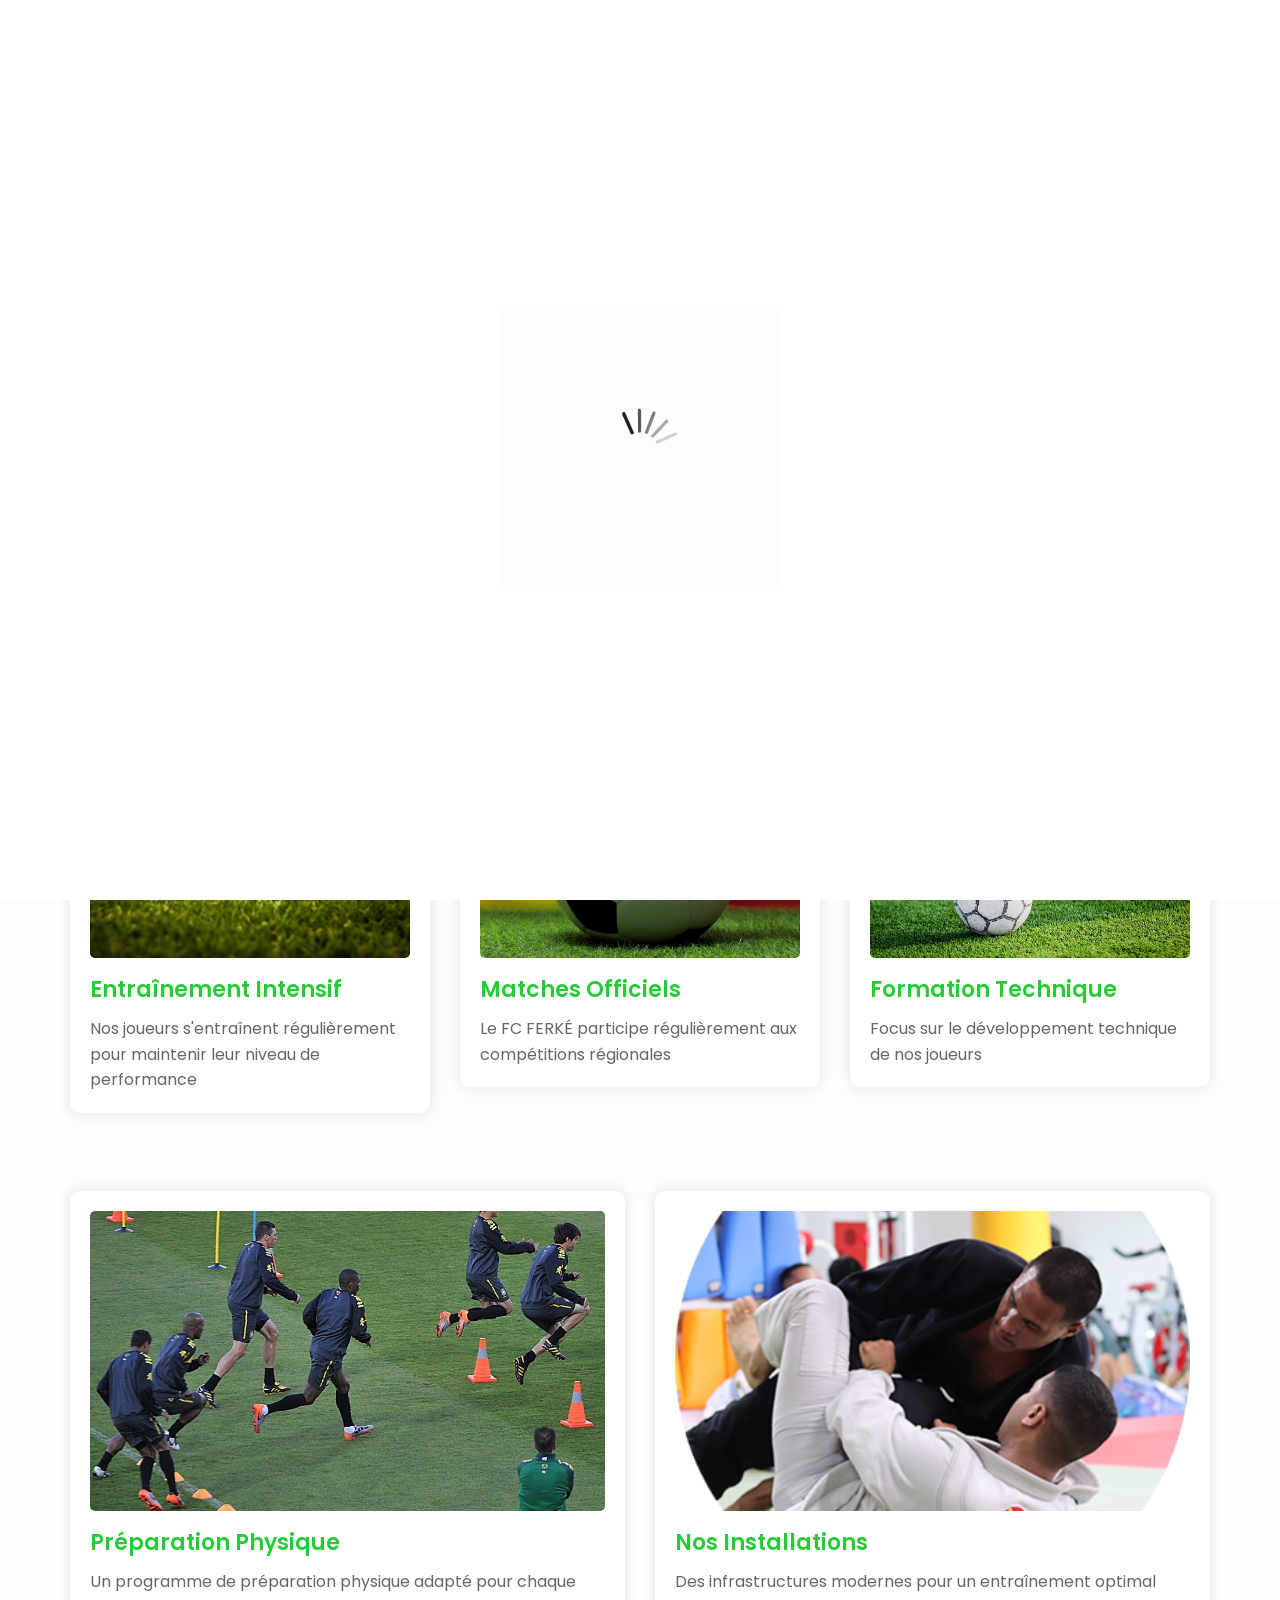
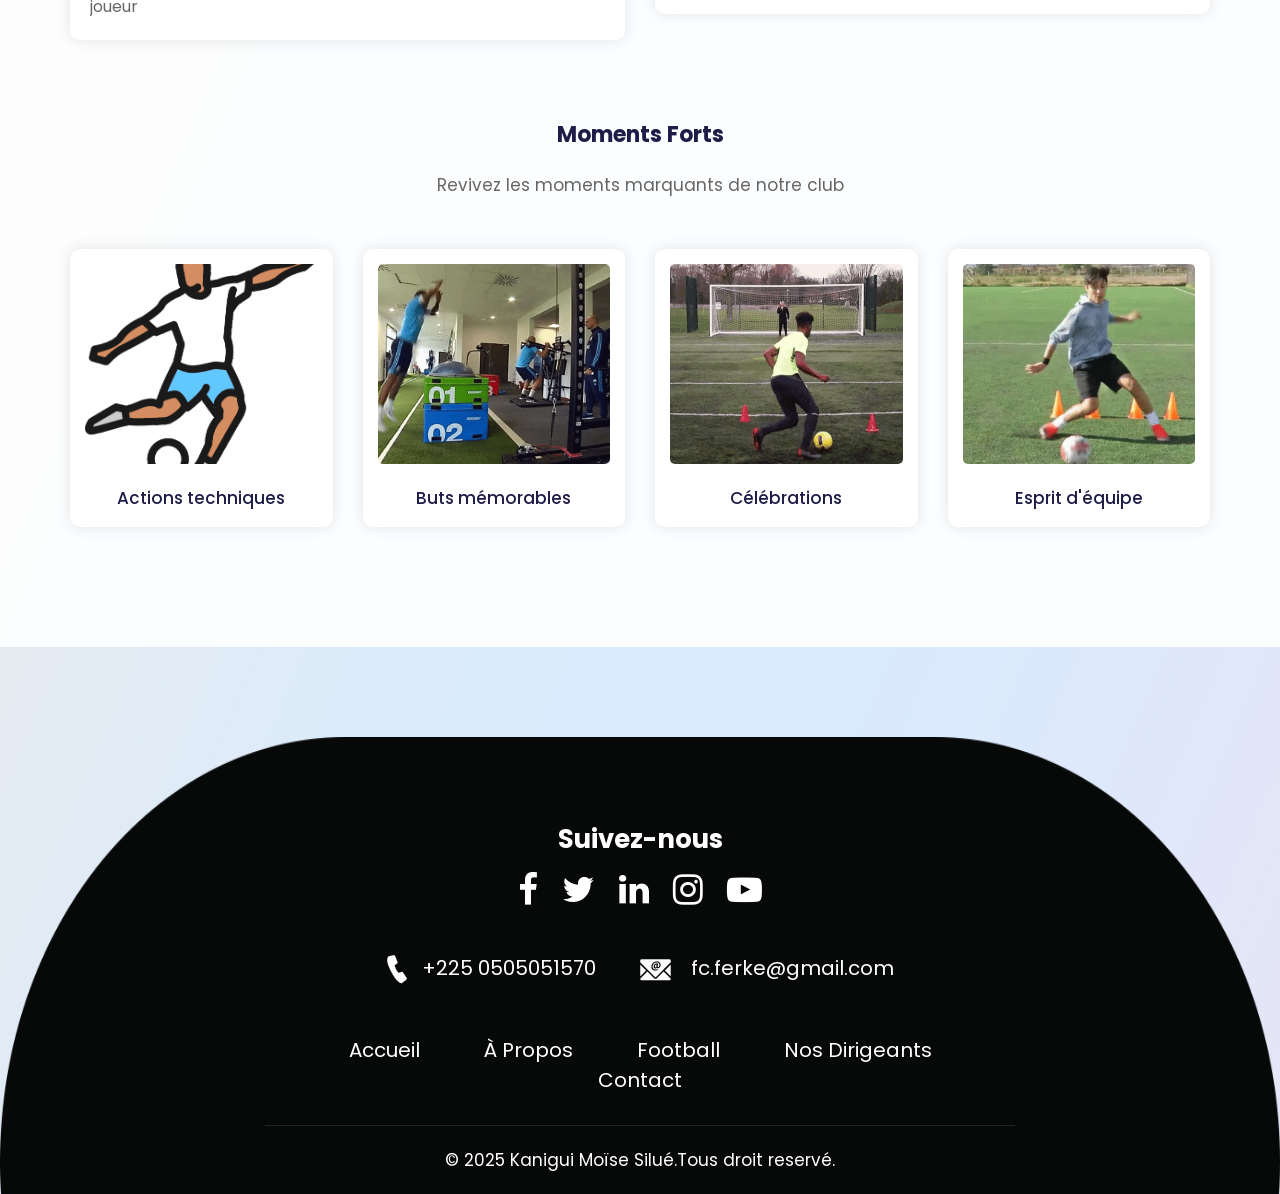
==== sports.html @ b3e252d2 "new com" ====
<!DOCTYPE html>
<html lang="en">
<head>
      <!-- basic -->
      <meta charset="utf-8">
      <meta http-equiv="X-UA-Compatible" content="IE=edge">
      <!-- mobile metas -->
      <meta name="viewport" content="width=device-width, initial-scale=1">
      <meta name="viewport" content="initial-scale=1, maximum-scale=1">
      <!-- site metas -->
      <title>FC.FERKÉ</title>
      <meta name="keywords" content="">
      <meta name="description" content="">
      <meta name="author" content="">
      <!-- bootstrap css -->
      <link rel="stylesheet" href="css/bootstrap.min.css">
      <!-- style css -->
      <link rel="stylesheet" href="css/style.css">
      <!-- responsive-->
      <link rel="stylesheet" href="css/responsive.css">
      <!-- gallery css -->
      <link rel="stylesheet" href="css/gallery.css">
      <!-- awesome fontfamily -->
      <link rel="stylesheet" href="https://cdnjs.cloudflare.com/ajax/libs/font-awesome/4.7.0/css/font-awesome.min.css">
      <!--[if lt IE 9]>
      <script src="https://oss.maxcdn.com/html5shiv/3.7.3/html5shiv.min.js"></script>
      <script src="https://oss.maxcdn.com/respond/1.4.2/respond.min.js"></script><![endif]-->
   </head>
<body>
    <!-- loader  -->
      <div class="loader_bg">
         <div class="loader"><img src="images/loading.gif" alt="" /></div>
      </div>
      <!-- end loader -->
      <div id="mySidepanel" class="sidepanel">
         <a href="javascript:void(0)" class="closebtn" onclick="closeNav()">×</a>
         <a href="index.html">Accueil</a>
         <a href="about.html">À Propos</a>
         <a href="games.html">Football</a>
         <a href="tranner.html">Coatch</a>
         <a class="active" href="sports.html">Sport</a>
         <a href="contact.html">Contact</a>
      </div>
      <!-- header -->
      <header>
         <!-- header inner -->
         <div class="head-top">
            <div class="container-fluid">
               <div class="row d_flex">
                  <div class="col-sm-3">
                     <div class="logo">
                        <a href="index.html"><img src="images/logo.png" /></a>
                     </div>
                  </div>
                  <div class="col-sm-9">
                     <ul class="email text_align_right">
                        <li> <button class="openbtn" onclick="openNav()"><img src="images/menu_btn.png"></button></li>
                     </ul>
                  </div>
               </div>
            </div>
         </div>
      </header>
      <!-- end header -->
       <!-- start slider section -->
      <div  class=" banner_main">
         <div class="container-fluid">
            <div class="row">
               <div class="col-md-12">
                  <div class="club">
                     <figure><img class="sm_n0" src="images/bbnner.png"> <img class="tes_n0" src="images/banner1.jpg"> </figure>
                     <div class="poa_t">
                        <h1>FC FERKÉ</h1>
                        <p>L'effort fait des forts.</p>
                     </div>
                  </div>
               </div>
            </div>
         </div>
      </div>
      <!-- end slider section -->

      <!-- start gallery section -->
      <div class="gallery_section">
         <div class="container">
            <div class="row">
               <div class="col-md-12">
                  <div class="title text_align_center">
                     <h2>Notre Galerie</h2>
                     <p>Découvrez le FC FERKÉ à travers nos images et moments forts</p>
                  </div>
               </div>
            </div>
            <div class="row">
               <div class="col-md-4">
                  <div class="sport_product">
                     <figure><img src="images/foot1.jpg" alt="Entraînement"/>
                        <h3>Entraînement Intensif</h3>
                        <p>Nos joueurs s'entraînent régulièrement pour maintenir leur niveau de performance</p>
                     </figure>
                  </div>
               </div>
               <div class="col-md-4">
                  <div class="sport_product">
                     <figure><img src="images/foot2.jpg" alt="Match"/>
                        <h3>Matches Officiels</h3>
                        <p>Le FC FERKÉ participe régulièrement aux compétitions régionales</p>
                     </figure>
                  </div>
               </div>
               <div class="col-md-4">
                  <div class="sport_product">
                     <figure><img src="images/technique.jpg" alt="Technique"/>
                        <h3>Formation Technique</h3>
                        <p>Focus sur le développement technique de nos joueurs</p>
                     </figure>
                  </div>
               </div>
            </div>

            <div class="row mt-5">
               <div class="col-md-6">
                  <div class="sport_product">
                     <figure><img src="images/phys1.jpeg" alt="Préparation physique"/>
                        <h3>Préparation Physique</h3>
                        <p>Un programme de préparation physique adapté pour chaque joueur</p>
                     </figure>
                  </div>
               </div>
               <div class="col-md-6">
                  <div class="sport_product">
                     <figure><img src="images/sport1.png" alt="Infrastructure"/>
                        <h3>Nos Installations</h3>
                        <p>Des infrastructures modernes pour un entraînement optimal</p>
                     </figure>
                  </div>
               </div>
            </div>

            <!-- Animation Section -->
            <div class="row mt-5">
               <div class="col-md-12">
                  <div class="title text_align_center">
                     <h2>Moments Forts</h2>
                     <p>Revivez les moments marquants de notre club</p>
                  </div>
               </div>
            </div>
            <div class="row">
               <div class="col-md-3">
                  <div class="gif_box">
                     <img src="images/gif1.gif" alt="Action 1" class="img-fluid"/>
                     <p>Actions techniques</p>
                  </div>
               </div>
               <div class="col-md-3">
                  <div class="gif_box">
                     <img src="images/gif2.gif" alt="Action 2" class="img-fluid"/>
                     <p>Buts mémorables</p>
                  </div>
               </div>
               <div class="col-md-3">
                  <div class="gif_box">
                     <img src="images/gif3.gif" alt="Action 3" class="img-fluid"/>
                     <p>Célébrations</p>
                  </div>
               </div>
               <div class="col-md-3">
                  <div class="gif_box">
                     <img src="images/gif4.gif" alt="Action 4" class="img-fluid"/>
                     <p>Esprit d'équipe</p>
                  </div>
               </div>
            </div>
         </div>
      </div>
      <!-- end gallery section -->

      <!-- footer -->
      <footer>
         <div class="footer">
            <div class="container">
               <div class="row">
                  <div class="col-md-8 offset-md-2">
                     <h3>Suivez-nous</h3>
                     <ul class="social_icon text_align_center">
                        <li> <a href="Javascript:void(0)"><i class="fa fa-facebook-f"></i></a></li>
                        <li> <a href="Javascript:void(0)"><i class="fa fa-twitter"></i></a></li>
                        <li> <a href="Javascript:void(0)"><i class="fa fa-linkedin" aria-hidden="true"></i></a></li>
                        <li> <a href="Javascript:void(0)"><i class="fa fa-instagram" aria-hidden="true"></i></a></li>
                        <li> <a href="Javascript:void(0)"><i class="fa fa-youtube-play" aria-hidden="true"></i></a></li>
                     </ul>
                     <div class="conta text_align_center">
                        <ul>
                           <li> <a href="Javascript:void(0)"><img src="images/call.png" alt="#"/>+225 0505051570
                              </a>
                           </li>
                           <li> <a href="Javascript:void(0)"><img src="images/mall.png" alt="#"/> fc.ferke@gmail.com
                              </a>
                           </li>
                        </ul>
                     </div>
                  </div>
                  <div class="col-md-8 offset-md-2">
                     <div class="menu_bottom text_align_center">
                        <ul>
                           <li><a href="index.html">Accueil</a></li>
                           <li><a href="about.html">À Propos</a></li>
                           <li><a href="games.html">Football</a></li>
                           <li><a href="tranner.html">Nos Dirigeants</a></li>
                           <li><a href="contact.html">Contact</a></li>
                        </ul>
                     </div>
                  </div>
               </div>
            </div>
            <div class="copyright text_align_center">
               <div class="container">
                  <div class="row">
                     <div class="col-md-8 offset-md-2">
                        <p>© 2025 <a href="https://kanigui.vercel.app">Kanigui Moïse Silué.</a>Tous droit reservé. </p>
                     </div>
                  </div>
               </div>
            </div>
         </div>
      </footer>
      <!-- end footer -->
      <!-- Javascript files-->
      <script src="js/jquery.min.js"></script>
      <script src="js/bootstrap.bundle.min.js"></script>
      <script src="js/jquery-3.0.0.min.js"></script>
      <script src="js/custom.js"></script>
</body>
</html>
---- css/style.css ----
/*--------------------------------------------------------------------- 
File Name: style.css 
---------------------------------------------------------------------*/


/*--------------------------------------------------------------------- 
import Fonts 
---------------------------------------------------------------------*/

@import url('https://fonts.googleapis.com/css?family=Rajdhani:300,400,500,600,700');
@import url('https://fonts.googleapis.com/css?family=Poppins:100,100i,200,200i,300,300i,400,400i,500,500i,600,600i,700,700i,800,800i,900,900i');
@import url('https://fonts.googleapis.com/css?family=Raleway:100,100i,200,200i,300,300i,400,400i,500,500i,600,600i,700,700i,800,800i,900,900i');
@import url('https://fonts.googleapis.com/css?family=Open+Sans:400,600,600i,700,700i,800,800i&display=swap');

/*--------------------------------------------------------------------- import Files ---------------------------------------------------------------------*/

@import url(font-awesome.min.css);
@import url(owl.carousel.min.css);

/*--------------------------------------------------------------------- 
basic 
---------------------------------------------------------------------*/

body {
     color: #666666;
     font-size: 14px;
     font-family: 'Poppins', sans-serif;
     line-height: 1.80857;
     font-weight: normal;
     background: url(../images/bg-body.jpg);
     background-position: center;
     background-repeat: no-repeat;
}

a {
     color: #1f1f1f;
     text-decoration: none !important;
     outline: none !important;
     -webkit-transition: all .3s ease-in-out;
     -moz-transition: all .3s ease-in-out;
     -ms-transition: all .3s ease-in-out;
     -o-transition: all .3s ease-in-out;
     transition: all .3s ease-in-out;
}

h1,
h2,
h3,
h4,
h5,
h6 {
     letter-spacing: 0;
     font-weight: normal;
     position: relative;
     padding: 0;
     font-weight: normal;
     line-height: normal;
     color: #111111;
     margin: 0
}

h1 {
     font-size: 24px
}

h2 {
     font-size: 22px
}

h3 {
     font-size: 18px
}

h4 {
     font-size: 16px
}

h5 {
     font-size: 14px
}

h6 {
     font-size: 13px
}

*,
*::after,
*::before {
     -webkit-box-sizing: border-box;
     -moz-box-sizing: border-box;
     box-sizing: border-box;
}

h1 a,
h2 a,
h3 a,
h4 a,
h5 a,
h6 a {
     color: #212121;
     text-decoration: none!important;
     opacity: 1
}

button:focus {
     outline: none;
}

ul,
li,
ol {
     margin: 0px;
     padding: 0px;
     list-style: none;
}

p {
     margin: 0px;
     padding: 0;
     font-weight: 400;
     font-size: 17px;
     line-height: 28px;
}

a {
     color: #222222;
     text-decoration: none;
     outline: none !important;
}

a,
.btn {
     text-decoration: none !important;
     outline: none !important;
     -webkit-transition: all .3s ease-in-out;
     -moz-transition: all .3s ease-in-out;
     -ms-transition: all .3s ease-in-out;
     -o-transition: all .3s ease-in-out;
     transition: all .3s ease-in-out;
}

img {
     max-width: 100%;
     height: auto;
}

 :focus {
     outline: 0;
}

.btn-custom {
     margin-top: 20px;
     background-color: transparent !important;
     border: 2px solid #ddd;
     padding: 12px 40px;
     font-size: 16px;
}

.lead {
     font-size: 18px;
     line-height: 30px;
     color: #767676;
     margin: 0;
     padding: 0;
}

.form-control:focus {
     border-color: #ffffff !important;
     box-shadow: 0 0 0 .2rem rgba(255, 255, 255, .25);
}

.navbar-form input {
     border: none !important;
}

.badge {
     font-weight: 500;
}

blockquote {
     margin: 20px 0 20px;
     padding: 30px;
}

button {
     border: 0;
     margin: 0;
     padding: 0;
     cursor: pointer;
}

.full {
     width: 100%;
     float: left;
     margin: 0;
     padding: 0;
}

.text_align_center {
     text-align: center;
}

.text_align_left {
     text-align: left;
}

.text_align_right {
     text-align: right;
}

.d_flex {
     display: flex;
     align-items: center;
     flex-wrap: wrap;
}

.container {
     max-width: 1170px;
}


/*---------------------------- 
loader  
----------------------------*/

.loader_bg {
     position: fixed;
     z-index: 9999999;
     background: #fff;
     width: 100%;
     height: 100%;
}

.loader {
     height: 100%;
     width: 100%;
     position: absolute;
     left: 0;
     top: 0;
     display: flex;
     justify-content: center;
     align-items: center;
}

.loader img {
     width: 280px;
}


/*--------------------------------------------------------------------- 
header 
---------------------------------------------------------------------*/

header {
     background: transparent;
     width: 100%;
     padding: 40px 0px;
     position: absolute;
     z-index: 9;
}


/*--------------------------------------------------------------------- 
menu section
---------------------------------------------------------------------*/

ul.email {
     float: right;
     padding-top: 1px;
}

ul.email li {
     display: inline-block;
     padding-right: 20px;
}

ul.email li:last-child {
     padding-right: 0;
}

ul.email li a {
     color: #343650;
     font-size: 20px;
}

.sidepanel {
     width: 0;
     position: fixed;
     z-index: 9999999;
     height: 100%;
     top: 0;
     left: 0;
     background-color: #1f1d47;
     overflow-x: hidden;
     transition: 0.5s;
     padding-top: 60px;
}

.sidepanel a {
     padding: 8px 8px 8px 32px;
     text-decoration: none;
     font-size: 20px;
     color: #fff;
     display: block;
     transition: 0.3s;
}

.sidepanel a:hover {
     color: #26cc35;
}

.sidepanel a.active {
     color: #26cc35;
}

.sidepanel .closebtn {
     position: absolute;
     top: 0;
     right: 25px;
     font-size: 36px;
}

.openbtn {
     cursor: pointer;
     background-color: transparent;
     color: white;
     border: none;
}


/** banner_main **/

.banner_main {
     margin: 0 170px;
}

.tes_n0 {
     display: none;
}

.poa_t {
     position: absolute;
     top: 97px;
     left: 0;
     right: 0;
}

.club {
     text-align: center;
}

.club figure {
     margin: 0;
}

.club figure img {
     height: 417px;
}

.club h1 {
     color: #fff;
     font-size: 50px;
     line-height: 50px;
     text-transform: uppercase;
     font-weight: bold;
     padding-bottom: 10px;
}

.club p {
     color: #fff;
     line-height: 25px;
     font-weight: 400;
     font-size: 17px;
}

.footbol {
     margin-top: -180px;
}

#myCarousel .carousel-indicators {
     display: none;
}

#myCarousel a.carousel-control-next,
#myCarousel a.carousel-control-prev {
     background: #26cc35;
     width: 80px;
     height: 80px;
     top: 49%;
     opacity: 1;
     font-size: 35px;
     color: #fff;
     border-radius: 50px;
}

#myCarousel a.carousel-control-next {
     right: 5%;
}

#myCarousel a.carousel-control-prev {
     left: 5%;
}

#myCarousel a.carousel-control-next:focus,
#myCarousel a.carousel-control-next:hover,
#myCarousel a.carousel-control-prev:focus,
#myCarousel a.carousel-control-prev:hover {
     background: #1f1d47;
     color: #fff;
     opacity: 1;
}

.relative {
     position: inherit;
     bottom: 0;
     padding: 0;
}

.bluid {
     text-align: center;
}

.foot_img {
     background: #26cc35;
     max-width: 350px;
     margin: 0 auto;
     padding: 65px 0 58px 0;
     border-radius: 60%;
     margin-bottom: 80px;
}

.titlepage {
     padding-bottom: 60px;
}

.titlepage h2 {
     font-size: 50px;
     font-weight: bold;
     line-height: 55px;
     color: #000000;
}

.read_more {
     display: inline-block;
     background: #26cc35;
     color: #fff;
     max-width: 201px;
     height: 67px;
     line-height: 67px;
     width: 100%;
     font-size: 17px;
     text-align: center;
     font-weight: bold;
     border-radius: 50px;
     transition: ease-in all 0.5s;
}

.read_more:hover {
     background: #1f1d46;
     color: #fff;
     transition: ease-in all 0.5s;
}

.img_responsive {
     max-width: 100%;
}


/** sports **/

.sports {
     padding-top: 90px;
}

.sports .titlepage p {
     color: #000000;
     font-size: 17px;
     line-height: 30px;
     padding-top: 10px;
     margin-bottom: 40px;
}

.sports_main figure {
     margin: 0;
}

.dorder {
     border: #1f1d45 solid 40px;
}

.sports_main figure img {
     filter: drop-shadow(0px 0px 4px #1e1e1e3d);
     border-radius: 50%;
}

.sports_text h3 {
     padding-top: 30px;
     color: #26cc35;
     font-size: 30px;
     line-height: 30px;
     padding-bottom: 20px;
     font-weight: bold;
     text-transform: uppercase;
}

.sports_text p {
     color: #111111;
     font-size: 17px;
     line-height: 30px;
     padding-bottom: 25px;
}

.dark3 {
     color: #171717 !important;
}

.sports_text .read_more {
     max-width: 143px;
     line-height: 48px;
     height: 48px;
}


/* end sports */


/** about **/

.about {
     padding-top: 90px;
}

.about .titlepage p {
     color: #000000;
     font-size: 17px;
     line-height: 30px;
     padding-top: 10px;
}

.about_img figure {
     margin: 0;
}

.abo_btn {
     position: absolute;
     background-position: center;
     text-align: center;
     display: flex;
     align-items: center;
     justify-content: center;
     left: 0;
     right: 0;
     top: 0;
     bottom: 0;
}


/** end about **/


/** trannir **/

.trannir {
     padding-top: 90px;
}

.trannir .titlepage {
     padding-bottom: 60px;
}

.trannir .titlepage p {
     color: #000000;
     font-size: 17px;
     line-height: 30px;
     padding-top: 10px;
}

.posi_in {
     position: inherit;
     padding: 0;
}

.trannir_text i img {
     border-radius: 50%;
}

.trannir_text h3 {
     margin-top: 40px;
     color: #111111;
     font-size: 31px;
     padding: 0;
     font-weight: bold;
     line-height: 20px;
}

.trannir_text span {
     color: #26cc35;
     font-size: 23px;
     font-weight: bold;
     display: block;
}

.trannir_text ul.social_icon li a {
     color: #000000;
}

#testimo .carousel-indicators {
     display: none;
}

#testimo a.carousel-control-next,
#testimo a.carousel-control-prev {
     background: #26cc35;
     width: 80px;
     height: 80px;
     top: 49%;
     opacity: 1;
     font-size: 40px;
     border-radius: 40px;
     color: #fff;
}

#testimo a.carousel-control-next:focus,
#testimo a.carousel-control-next:hover,
#testimo a.carousel-control-prev:focus,
#testimo a.carousel-control-prev:hover {
     background: #1f1d47;
     color: #fff;
     opacity: 1;
}


/** end trannir **/


/* our_club */

.our_club {
     padding-top: 90px;
}

.our_club .titlepage p {
     color: #000000;
     font-size: 17px;
     line-height: 30px;
     padding-top: 10px;
}

.club_btn {
     display: flex;
     justify-content: center;
     flex-wrap: wrap;
}

.club_btn .read_more {
     max-width: 340px;
     height: 84px;
     line-height: 84px;
     text-transform: uppercase;
     margin: 0 11px;
}


/* end our_club */


/** footer **/

.footer {
     background: url(../images/footer_bg.png);
     background-repeat: no-repeat;
     background-position: center;
     background-size: 100% 100%;
     padding-top: 90px;
     margin-top: 90px;
}

.footer h3 {
     color: #ffffff;
     font-size: 26px;
     font-weight: bold;
     line-height: 25px;
     text-align: center;
}

ul.social_icon {
     padding-top: 20px;
}

ul.social_icon li {
     display: inline-block;
     padding-right: 20px;
}

ul.social_icon li:last-child {
     padding-right: 0;
}

ul.social_icon li a {
     color: #fff;
     display: inline-block;
     text-align: center;
     line-height: 35px;
     font-size: 35px;
     font-weight: bold;
}

ul.social_icon li a:hover {
     color: #26cc35;
     transform: rotate(360deg);
     transition: ease-in all 0.7s;
}

.conta {
     margin-top: 40px;
}

.conta ul li {
     display: inline-block;
     padding-right: 40px;
}

.conta ul li:last-child {
     padding-right: 0;
}

.conta ul li a {
     color: #fff;
     font-size: 20px;
}

.conta ul li a img {
     padding-right: 15px;
}

.menu_bottom {
     padding-top: 50px;
}

.menu_bottom li {
     display: inline-block;
     padding: 0 30px;
     color: #ffffff;
}

.menu_bottom ul li a {
     color: #fff;
     font-size: 20px;
     line-height: 29px;
}

.menu_bottom li a:hover {
     color: #26cc35;
}

.copyright {
     margin-top: 30px;
}

.copyright p {
     color: #fff;
     padding: 20px 0px;
     border-top: #222323 solid 1px;
}

.copyright a {
     color: #fff;
}

.copyright a:hover {
     color: #26cc35;
}


/** end footer **/


/*- - ener page css--*/

.inner_page header {
     box-shadow: 0 -3px 12px 0px #26cc35;
     position: inherit;
     background: #fff;
}

.inner_page .testimonial {
     margin-top: 90px;
}


/** contact section **/

.contact {
     padding-top: 90px;
}

.main_form .contactus {
     border: #fff solid 1px;
     padding: 0 15px;
     margin-bottom: 25px;
     width: 100%;
     height: 63px;
     background: #fff;
     color: #828181;
     font-size: 16px;
     font-weight: normal;
     box-shadow: 0px 0px 18px rgba(22, 22, 23, 0.11);
}

.main_form .textarea {
     border: #fff solid 1px;
     margin-bottom: 25px;
     width: 100%;
     background: #fff;
     color: #828181;
     font-size: 18px;
     font-weight: normal;
     padding: 36px 15px 0 15px;
     border-radius: 0;
     box-shadow: 0px 0px 18px rgba(22, 22, 23, 0.11);
     height: 109px;
}

.main_form .send_btn {
     font-size: 20px;
     transition: ease-in all 0.5s;
     background-color: #26cc35;
     text-transform: uppercase;
     color: #fff;
     padding: 12px 0px;
     max-width: 243px;
     width: 100%;
     display: block;
     margin-top: 10px !important;
     font-weight: 500;
     margin: 0 auto;
}

.main_form .send_btn:hover {
     background-color: #1f1d47;
     transition: ease-in all 0.5s;
     color: #000000;
}

#request *::placeholder {
     color: #828181;
     opacity: 1;
}


/** end contact section **/
---- css/responsive.css ----
/*--------------------------------------------------------------------- 
File Name: responsive.css 
---------------------------------------------------------------------*/

@media (min-width: 1200px) and (max-width: 1320px) {}

@media (min-width: 992px) and (max-width: 1199px) {
    .banner_main {
        margin: 0 151px;
    }
    .club_btn .read_more {
        max-width: 296px;
    }
    .poa_t {
        padding: 0 30px;
    }
    .menu_bottom li {
        padding: 0 26px;
    }
}

@media (min-width: 768px) and (max-width: 991px) {
    .banner_main {
        margin: 0 151px;
    }
    .poa_t {
        padding: 0 30px;
    }
    .footbol {
        margin-top: -126px;
    }
    .club figure img {
        height: 354px;
    }
    .club_btn .read_more {
        max-width: 220px;
    }
    .conta ul li {
        padding-right: 25px;
    }
    .conta ul li a img {
        padding-right: 5px;
    }
    .menu_bottom li {
        padding: 0 11px;
    }
}

@media (min-width: 576px) and (max-width: 767px) {
    header {
        position: inherit;
        background: #fff;
    }
    .banner_main {
        margin: 0;
    }
    .sm_n0 {
        display: none;
    }
    .tes_n0 {
        display: inherit;
    }
    .poa_t {
        padding: 0 30px;
    }
    .sports_main {
        margin-bottom: 30px;
    }
    .club_btn .read_more {
        max-width: 174px;
        height: 64px;
        line-height: 64px;
        margin: 0 4px;
    }
    .menu_bottom li {
        padding: 0 16px;
    }
}

@media (max-width: 575px) {
    header {
        position: inherit;
        background: #fff;
    }
    .d_none {
        display: none !important;
    }
    .email {
        padding-top: 0 !important;
        margin-top: -44px;
    }
    .logo {
        display: block;
        width: 144px;
        float: left;
    }
    .banner_main {
        margin: 0;
    }
    .sm_n0 {
        display: none;
    }
    .tes_n0 {
        display: inherit;
    }
    .poa_t {
        padding: 0 30px;
        top: 58px;
    }
    .club h1 {
        font-size: 37px;
    }
    .sports_main {
        margin-bottom: 30px;
    }
    .club figure img {
        height: 276px;
    }
    .footbol {
        margin-top: -33px;
    }
    .dorder {
        border: #1f1d45 solid 10px;
    }
    .foot_img {
        max-width: 260px;
        padding: 23px 0 9px 0;
    }
    .abo_btn a img {
        width: 100px;
    }
    .titlepage h2 {
        font-size: 30px;
        line-height: 35px;
    }
    .club_btn .read_more {
        margin-top: 5px;
    }
    .footer {
        background: #070808;
    }
    .conta {
        text-align: left;
    }
    .menu_bottom li {
        padding: 0px 3px;
    }
    .menu_bottom ul li a {
        font-size: 14px;
    }
}
---- css/gallery.css ----
.gallery_section {
    padding: 90px 0;
    background: rgba(255, 255, 255, 0.9);
}

.gallery_section .title {
    margin-bottom: 50px;
}

.gallery_section .title h2 {
    color: #1f1d47;
    font-weight: 700;
    margin-bottom: 20px;
}

.sport_product {
    background: #ffffff;
    padding: 20px;
    border-radius: 10px;
    box-shadow: 0 0 15px rgba(0,0,0,0.1);
    margin-bottom: 30px;
    transition: all 0.3s ease;
}

.sport_product:hover {
    transform: translateY(-5px);
    box-shadow: 0 5px 20px rgba(0,0,0,0.15);
}

.sport_product figure {
    margin: 0;
    position: relative;
    overflow: hidden;
}

.sport_product figure img {
    width: 100%;
    height: 300px;
    object-fit: cover;
    border-radius: 5px;
}

.sport_product h3 {
    color: #26cc35;
    font-size: 22px;
    margin: 15px 0 10px;
    font-weight: 600;
}

.sport_product p {
    color: #666;
    font-size: 16px;
    line-height: 1.6;
}

.gif_box {
    background: #ffffff;
    padding: 15px;
    border-radius: 10px;
    text-align: center;
    margin-bottom: 30px;
    box-shadow: 0 0 15px rgba(0,0,0,0.1);
}

.gif_box img {
    width: 100%;
    height: 200px;
    object-fit: cover;
    border-radius: 5px;
    margin-bottom: 10px;
}

.gif_box p {
    color: #1f1d47;
    font-weight: 500;
    margin: 10px 0 0;
}

.mt-5 {
    margin-top: 3rem;
}
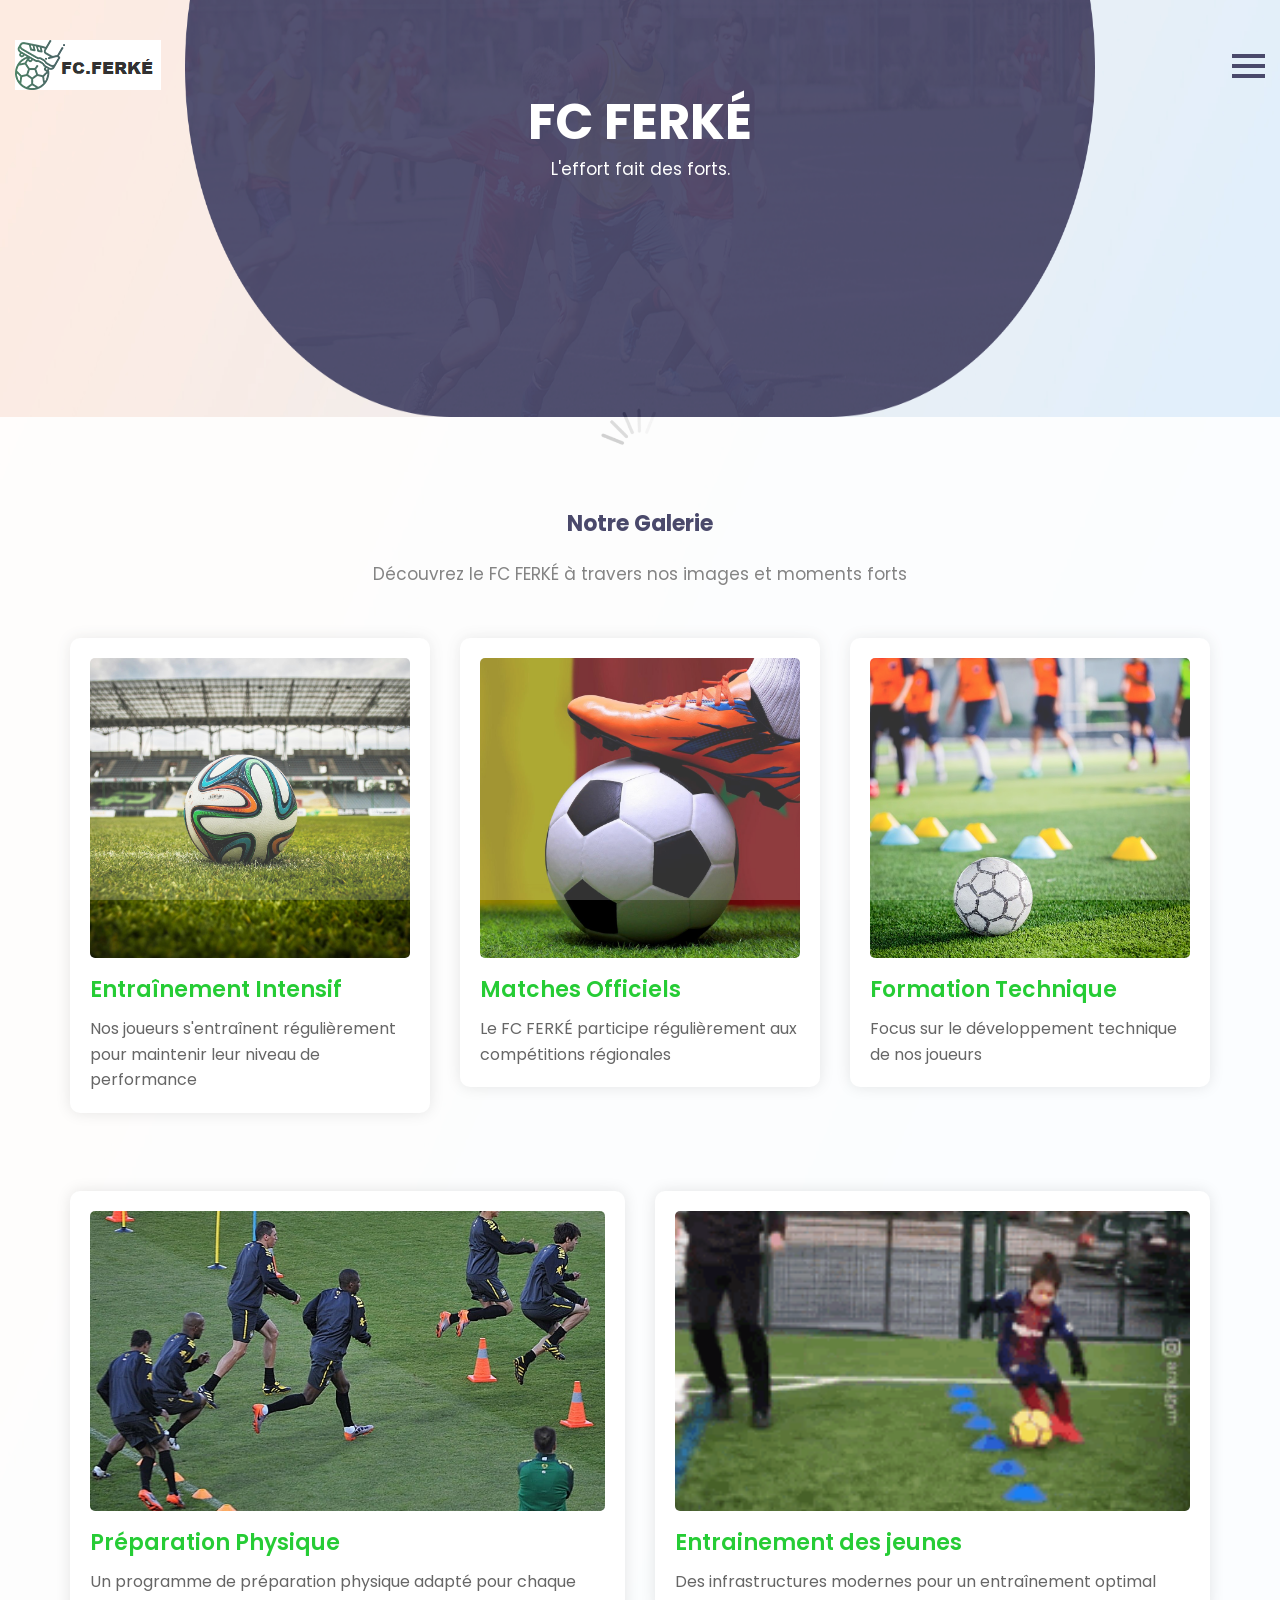
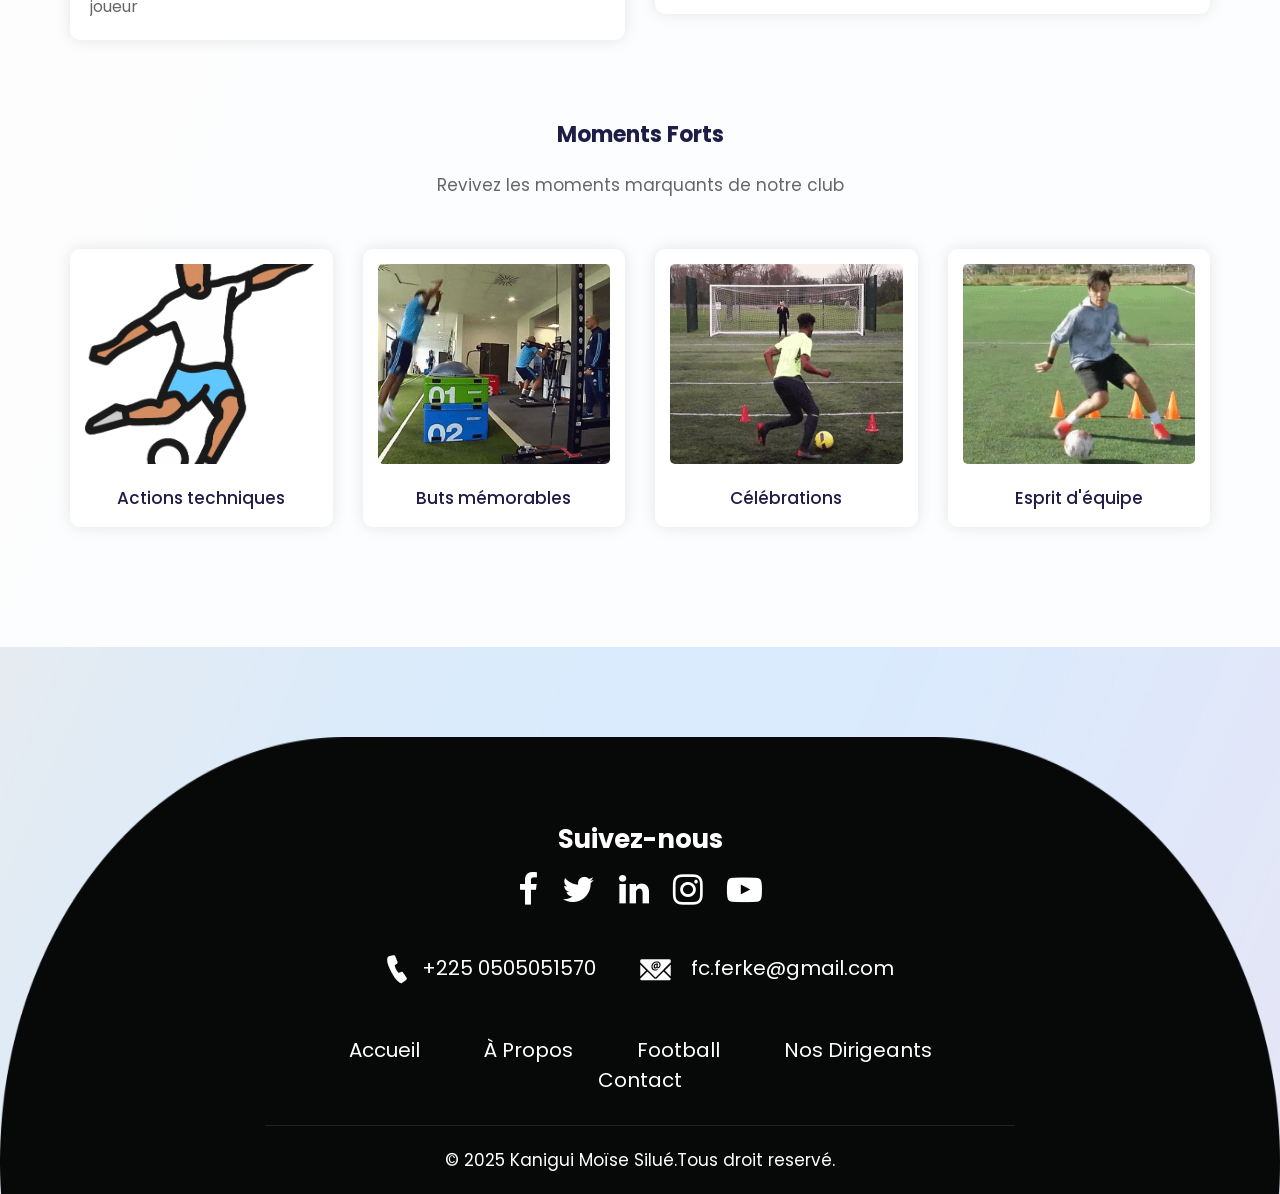
==== commit 71703113: "prem commit" ====
--- a/sports.html
+++ b/sports.html
@@ -129,8 +129,8 @@
                </div>
                <div class="col-md-6">
                   <div class="sport_product">
-                     <figure><img src="images/sport1.png" alt="Infrastructure"/>
-                        <h3>Nos Installations</h3>
+                     <figure><img src="images/gif5.gif" alt="Infrastructure"/>
+                        <h3>Entrainement des jeunes</h3>
                         <p>Des infrastructures modernes pour un entraînement optimal</p>
                      </figure>
                   </div>
